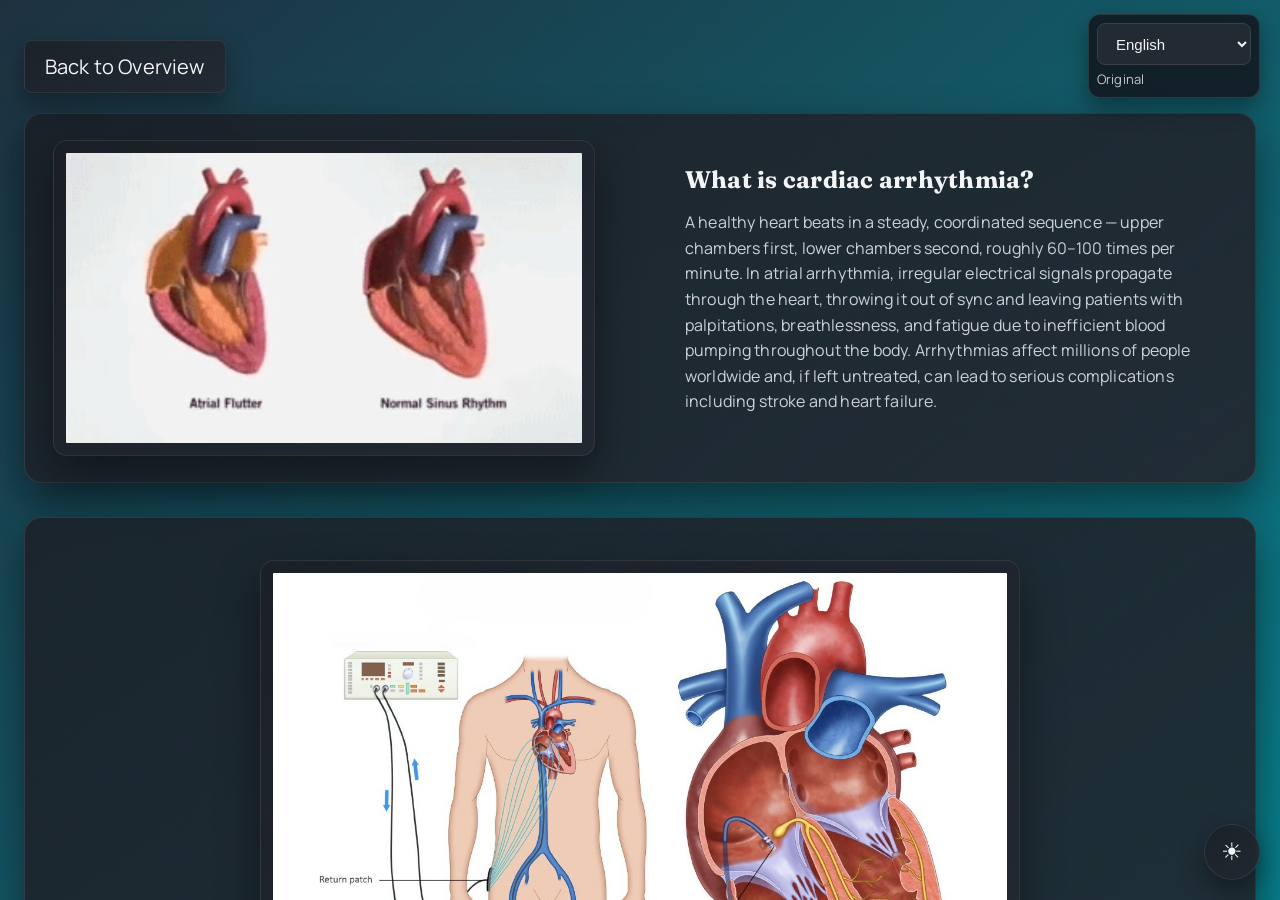
==== ablation.html @ 2ac4efe1 "pippo" ====
<!DOCTYPE html>
<html lang="de">
<head>
  <meta charset="UTF-8">
  <meta name="viewport" content="width=device-width, initial-scale=1.0">
  <title data-i18n="p1.title">Ablation Treatments</title>
  <style>
    :root {
      --bg-color: #111418;
      --bg-gradient-a: rgba(36, 62, 93, 0.55);
      --bg-gradient-b: rgba(32, 22, 48, 0.45);
      --bg-gradient-c: rgba(12, 14, 18, 0.95);
      --noise-opacity: 0.12;
    }

    * {
      scrollbar-width: none;
      -ms-overflow-style: none;
    }

    *::-webkit-scrollbar {
      width: 0 !important;
      height: 0 !important;
      display: none;
    }

    html {
      overflow: hidden;
      scrollbar-width: none;
      -ms-overflow-style: none;
    }

    html::-webkit-scrollbar {
      width: 0;
      height: 0;
    }

    body {
      margin: 0;
      font-family: Arial, sans-serif;
      background:
        radial-gradient(circle at 15% 20%, var(--bg-gradient-a), transparent 48%),
        radial-gradient(circle at 85% 65%, var(--bg-gradient-b), transparent 52%),
        linear-gradient(140deg, var(--bg-gradient-c) 0%, var(--bg-color) 60%, var(--bg-color) 100%);
      background-color: var(--bg-color);
      color: #f3f4f6;
      min-height: 100vh;
      opacity: 1;
      position: relative;
      overflow: hidden;
      touch-action: pan-y;
    }

    body::-webkit-scrollbar {
      width: 0;
      height: 0;
    }

    body.bright-mode {
      --bg-color: #f5efe2;
      --bg-gradient-a: rgba(228, 201, 156, 0.6);
      --bg-gradient-b: rgba(245, 202, 214, 0.4);
      --bg-gradient-c: rgba(245, 239, 226, 0.95);
      --noise-opacity: 0.08;
      color: #2f2a22;
    }

    body:not(.bright-mode) {
      background: linear-gradient(140deg, #1d303e 0%, #087e8b 100%);
      background-color: #1d303e;
    }

    body.page-exit {
      overflow: hidden;
    }

    body::before {
      content: "";
      position: fixed;
      inset: 0;
      background:
        radial-gradient(circle at 18% 25%, rgba(72, 115, 255, 0.18), transparent 46%),
        radial-gradient(circle at 82% 72%, rgba(36, 203, 186, 0.16), transparent 44%),
        linear-gradient(120deg, rgba(17, 20, 24, 0) 0%, rgba(17, 20, 24, 0.82) 100%);
      opacity: 0;
      transform: scale(1.08);
      transition: opacity 0.95s ease, transform 0.95s ease;
      pointer-events: none;
      z-index: 20;
    }

    body.page-exit::before {
      opacity: 1;
      transform: scale(1);
    }

    body::after {
      content: "";
      position: fixed;
      inset: 0;
      background-image:
        url("data:image/svg+xml,%3Csvg xmlns='http://www.w3.org/2000/svg' width='160' height='160' viewBox='0 0 160 160'%3E%3Cfilter id='n'%3E%3CfeTurbulence type='fractalNoise' baseFrequency='0.9' numOctaves='2' stitchTiles='stitch'/%3E%3C/filter%3E%3Crect width='160' height='160' filter='url(%23n)' opacity='0.5'/%3E%3C/svg%3E");
      opacity: var(--noise-opacity);
      mix-blend-mode: soft-light;
      pointer-events: none;
      z-index: 1;
    }

    body.page-exit .page {
      animation: detail-content-exit 0.95s cubic-bezier(0.22, 0.75, 0.2, 1) forwards;
    }

    .page {
      width: 100%;
      max-width: none;
      margin: 0;
      padding: 40px max(24px, calc((100vw - 1420px) / 2 + 18px)) 56px;
      box-sizing: border-box;
      height: 100vh;
      height: 100dvh;
      overflow-y: auto;
      -webkit-overflow-scrolling: touch;
      touch-action: pan-y;
      scrollbar-width: none;
      -ms-overflow-style: none;
    }

    .page::-webkit-scrollbar {
      width: 0;
      height: 0;
      display: none;
    }

    .back {
      display: inline-block;
      margin-bottom: 20px;
      color: #f3f4f6;
      text-decoration: none;
      border: 1px solid #3b3f46;
      border-radius: 8px;
      padding: 12px 20px;
      font-size: 20px;
      transition: transform 0.25s ease, background-color 0.25s ease;
    }

    .back-bottom {
      display: block;
      width: fit-content;
      margin: 70px auto 0;
      font-size: 22px;
      padding: 16px 30px;
      border-radius: 12px;
    }

    body.bright-mode .back {
      color: #2f2a22;
      border-color: #cdbca6;
      background: #f7f0e4;
    }

    .back.is-opening {
      animation: back-pop 0.95s cubic-bezier(0.18, 0.8, 0.28, 1) forwards;
    }

    .content {
      display: grid;
      grid-template-columns: 1fr 1fr;
      gap: 90px;
      align-items: center;
    }

    .content img {
      width: 100%;
      border-radius: 12px;
      border: 1px solid #2a2f36;
    }

    body.bright-mode .content img,
    body.bright-mode .streamlines img {
      border-color: #cfbfa8;
    }

    h1 {
      margin-top: 0;
      margin-bottom: 16px;
    }

    p {
      line-height: 1.6;
      color: #d8dbe1;
    }

    body.bright-mode p {
      color: #4a4237;
    }
    .theme-toggle {
      position: fixed;
      right: 20px;
      top: auto;
      bottom: 20px;
      z-index: 30;
      width: 56px;
      height: 56px;
      display: inline-flex;
      align-items: center;
      justify-content: center;
      border: 1px solid #3b3f46;
      background: #222a34;
      color: #f3f4f6;
      border-radius: 50%;
      padding: 0;
      font-size: 24px;
      line-height: 1;
      cursor: pointer;
      transition: transform 0.2s ease;
    }

    .theme-toggle:hover {
      transform: translateY(-2px) scale(1.03);
    }
    body.bright-mode .theme-toggle {
      border-color: #cdbca6;
      background: #f7f0e4;
      color: #2f2a22;
    }

    .content-secondary {
      margin-top: 56px;
    }

    .streamlines {
      margin-top: 56px;
      text-align: center;
    }

    .streamlines img {
      width: min(100%, 760px);
      border-radius: 12px;
      border: 1px solid #2a2f36;
    }

    .streamlines p {
      max-width: 860px;
      margin: 18px auto 0;
    }

    @keyframes back-pop {
      0% {
        transform: scale(1) rotate(0deg);
        background-color: transparent;
      }
      35% {
        transform: scale(1.08) rotate(-1.4deg);
        background-color: #1b2129;
      }
      62% {
        transform: scale(1.04) rotate(1.2deg);
      }
      100% {
        transform: scale(1.1) rotate(0deg);
        background-color: #222a34;
      }
    }

    @keyframes detail-content-exit {
      0% {
        opacity: 1;
        transform: translateY(0) scale(1);
        filter: blur(0px);
      }
      35% {
        opacity: 1;
        transform: translateY(-4px) scale(1.01);
        filter: blur(0px);
      }
      100% {
        opacity: 0.28;
        transform: translateY(-14px) scale(0.96);
        filter: blur(5px);
      }
    }

    @media (max-width: 900px) {
      .content {
        grid-template-columns: 1fr;
      }
    }
  </style>
  <link rel="stylesheet" href="detail.css">
</head>
<body>
  <main class="page">
    <a class="back" href="index.html" data-i18n="nav.back">Back to Overview</a>
    <section class="content">
      <img src="Ablation/arrhythmia.gif" alt="CT gif" loading="lazy" decoding="async">
      <div>
        <h1 data-i18n="p1.h1.what">What is cardiac arrhythmia?</h1>
        <p data-i18n="p1.p1">
          A healthy heart beats in a steady, coordinated sequence — upper chambers first, 
          lower chambers second, roughly 60–100 times per minute. In atrial arrhythmia, irregular 
          electrical signals propagate through the heart, throwing it out of sync and leaving patients 
          with palpitations, breathlessness, and fatigue due to inefficient blood pumping throughout
           the body. Arrhythmias affect millions of people worldwide and, if left untreated, can lead 
           to serious complications including stroke and heart failure.
        </p>
      </div>
    </section>
    <section class="streamlines">
      <h1 data-i18n="p1.h1.model"></h1>
      <img src="Ablation/ablation.jpg" alt="CT-vs-MRI" loading="lazy" decoding="async">
      <div>
        <h1 data-i18n="p1.h1.what">Why use ablation as a treatment?</h1>
      <p data-i18n="p1.p3">
        Cardiac ablation is a minimally invasive procedure in which a thin flexible catheter is 
        threaded through a vein into the heart's chambers, where its tip delivers a focused burst of energy 
        to destroy the small patch of tissue responsible for the abnormal electrical signal. By permanently 
        silencing the misfiring cells, the procedure restores a healthy rhythm — without the need for 
        open-heart surgery. It has become one of the most effective long-term treatments for a wide 
        range of arrhythmias.
      </p>
      </div>
    </section>
    <section class="content content-secondary">
      <img src="Ablation/ablation_core.gif" alt="ECMO circuit duplicate" loading="lazy" decoding="async">
      <div>
        <h1 data-i18n="p1.h1.test">Computational simulation of ablation</h1>
        <p data-i18n="p1.p4">
          Computational models can virtually recreate the ablation procedure and predict how energy 
          spreads through heart tissue, without touching a single patient. By adjusting catheter position, 
          energy delivery, and tissue properties in silico, we can identify the conditions that lead to 
          effective lesion formation — and those that may cause unintended damage. These simulations are 
          a key step toward making ablation safer, more precise, and ultimately tailored to each individual 
          patient.
        </p>
      </div>
    </section>
    <a class="back back-bottom" href="index.html" data-i18n="nav.back">Back to Overview</a>
  </main>
  <button class="theme-toggle" type="button" aria-label="Enable bright mode"><span class="theme-toggle-icon" aria-hidden="true">&#9728;</span></button>
  <script src="i18n.js"></script>
  <script>
  const backLinks = document.querySelectorAll('.back');
  const themeToggle = document.querySelector('.theme-toggle');
  let leaving = false;
  const prefetchedDocuments = new Set();

  function prefetchDocument(url) {
    if (!url) return;

    let absoluteUrl;
    try {
      absoluteUrl = new URL(url, window.location.href).href;
    } catch {
      return;
    }

    if (prefetchedDocuments.has(absoluteUrl)) return;
    prefetchedDocuments.add(absoluteUrl);

    const hint = document.createElement('link');
    hint.rel = 'prefetch';
    hint.as = 'document';
    hint.href = absoluteUrl;
    document.head.appendChild(hint);
  }

  function applyTheme(mode) {
    const isBright = mode === 'bright';
    document.body.classList.toggle('bright-mode', isBright);
    if (window.refreshI18nThemeButtons) {
      window.refreshI18nThemeButtons();
    } else {
      themeToggle.textContent = isBright ? '\uD83C\uDF19' : '\u2600';
      themeToggle.setAttribute('aria-label', isBright ? 'Enable dark mode' : 'Enable bright mode');
    }
  }

  if ('scrollRestoration' in window.history) {
    window.history.scrollRestoration = 'manual';
  }

  applyTheme(window.localStorage.getItem('themeMode') === 'bright' ? 'bright' : 'dark');

  themeToggle.addEventListener('click', () => {
    const nextMode = document.body.classList.contains('bright-mode') ? 'dark' : 'bright';
    applyTheme(nextMode);
    window.localStorage.setItem('themeMode', nextMode);
  });

  if (backLinks.length > 0) {
    prefetchDocument(backLinks[0].href);
  }

  backLinks.forEach((link) => {
    link.addEventListener('pointerenter', () => prefetchDocument(link.href), { passive: true });
    link.addEventListener('touchstart', () => prefetchDocument(link.href), { passive: true });
    link.addEventListener('focus', () => prefetchDocument(link.href));
    link.addEventListener('click', (event) => {
      event.preventDefault();
      if (leaving) return;

      leaving = true;
      link.classList.add('is-opening');
      document.body.classList.add('page-exit');
      const fallbackIndex = 0;
      const savedIndex = window.sessionStorage.getItem('lastProjectIndex');
      const returnIndex = savedIndex === null ? fallbackIndex : savedIndex;
      window.sessionStorage.setItem('returnToProjectIndex', String(returnIndex));
      prefetchDocument(link.href);

      window.setTimeout(() => {
        window.location.href = link.href;
      }, 950);
    });
  });
  </script>
  <script src="lightbox.js"></script>
</body>
</html>
---- detail.css ----
@import url("https://fonts.googleapis.com/css2?family=Fraunces:opsz,wght@9..144,500;9..144,650&family=Manrope:wght@400;500;600;700&display=swap");

:root {
  --detail-surface: rgba(26, 31, 38, 0.86);
  --detail-surface-strong: rgba(34, 40, 49, 0.94);
  --detail-border: rgba(255, 255, 255, 0.08);
  --detail-shadow: 0 18px 38px rgba(5, 8, 12, 0.5);
  --detail-shadow-soft: 0 10px 22px rgba(5, 8, 12, 0.35);
  --detail-accent: rgba(120, 206, 255, 0.45);
  --detail-ring: rgba(120, 206, 255, 0.18);
  --detail-text: #f3f4f6;
  --detail-text-soft: rgba(219, 223, 232, 0.92);
}

body.bright-mode {
  --detail-surface: rgba(255, 250, 240, 0.9);
  --detail-surface-strong: rgba(246, 234, 214, 0.95);
  --detail-border: rgba(120, 76, 34, 0.16);
  --detail-shadow: 0 16px 32px rgba(120, 76, 34, 0.18);
  --detail-shadow-soft: 0 10px 20px rgba(120, 76, 34, 0.12);
  --detail-accent: rgba(120, 76, 34, 0.45);
  --detail-ring: rgba(120, 76, 34, 0.18);
  --detail-text: #2f2a22;
  --detail-text-soft: rgba(74, 66, 55, 0.9);
}

body {
  font-family: "Manrope", "Segoe UI", system-ui, sans-serif;
  letter-spacing: 0.01em;
}

h1,
h2 {
  font-family: "Fraunces", "Georgia", serif;
  letter-spacing: 0.01em;
}

p {
  color: var(--detail-text-soft);
}

body.bright-mode p {
  color: var(--detail-text-soft);
}

.page {
  position: relative;
}

.page > section {
  margin-top: 34px;
  padding: 26px 28px;
  border-radius: 18px;
  background: linear-gradient(145deg, var(--detail-surface), var(--detail-surface-strong));
  border: 1px solid var(--detail-border);
  box-shadow: var(--detail-shadow);
}

.page > section:first-of-type {
  margin-top: 0;
}

.team-member {
  padding: 22px 20px;
  border-radius: 18px;
  background: linear-gradient(145deg, var(--detail-surface), var(--detail-surface-strong));
  border: 1px solid var(--detail-border);
  box-shadow: var(--detail-shadow-soft);
}

.team-members {
  gap: 26px;
}

.team-copy h2 {
  margin-top: 0;
}

.back {
  border: 1px solid var(--detail-border);
  background: linear-gradient(145deg, var(--detail-surface), var(--detail-surface-strong));
  color: var(--detail-text);
  box-shadow:
    0 10px 24px rgba(0, 0, 0, 0.35),
    0 0 0 0 rgba(0, 0, 0, 0);
  transition: transform 0.25s ease, background-color 0.25s ease, box-shadow 0.3s ease, border-color 0.3s ease;
}

.back:hover {
  border-color: var(--detail-accent);
  box-shadow:
    0 12px 26px rgba(0, 0, 0, 0.45),
    0 0 0 4px var(--detail-ring);
}

.theme-toggle {
  border: 1px solid var(--detail-border);
  background: linear-gradient(145deg, var(--detail-surface), var(--detail-surface-strong));
  color: var(--detail-text);
  box-shadow:
    0 10px 24px rgba(0, 0, 0, 0.4),
    0 0 0 0 rgba(0, 0, 0, 0);
  transition: transform 0.2s ease, box-shadow 0.3s ease, border-color 0.3s ease;
}

.theme-toggle:hover {
  border-color: var(--detail-accent);
  box-shadow:
    0 12px 26px rgba(0, 0, 0, 0.45),
    0 0 0 4px var(--detail-ring);
}

.page img {
  box-sizing: border-box;
  padding: 12px;
  border-radius: 14px;
  border: 1px solid var(--detail-border);
  background: linear-gradient(145deg, var(--detail-surface), var(--detail-surface-strong));
  box-shadow: var(--detail-shadow);
  cursor: zoom-in;
  transition: transform 0.25s ease, box-shadow 0.3s ease, border-color 0.3s ease;
}

.page img:hover {
  border-color: var(--detail-accent);
  transform: translateY(-2px);
}

body.lightbox-open {
  overflow: hidden;
}

body.lightbox-open .page {
  overflow: hidden;
}

.lightbox-overlay {
  position: fixed;
  inset: 0;
  display: grid;
  place-items: center;
  background: rgba(8, 10, 14, 0.75);
  backdrop-filter: blur(6px);
  opacity: 0;
  pointer-events: none;
  transition: opacity 0.2s ease;
  z-index: 60;
}

.lightbox-overlay.is-open {
  opacity: 1;
  pointer-events: auto;
}

.lightbox-dialog {
  position: relative;
  max-width: min(92vw, 1200px);
  max-height: 86vh;
  display: grid;
  gap: 12px;
  align-items: center;
  justify-items: center;
  padding: 20px 22px 18px;
  border-radius: 18px;
  background: linear-gradient(160deg, var(--detail-surface), var(--detail-surface-strong));
  border: 1px solid var(--detail-border);
  box-shadow: var(--detail-shadow);
}

.lightbox-image {
  max-width: min(88vw, 1100px);
  max-height: 68vh;
  width: auto;
  height: auto;
  border-radius: 14px;
  border: 1px solid var(--detail-border);
  box-shadow: var(--detail-shadow-soft);
  background: rgba(8, 10, 14, 0.35);
}

.lightbox-caption {
  margin: 0;
  color: var(--detail-text-soft);
  font-size: 14px;
  text-align: center;
}

.lightbox-close {
  position: absolute;
  top: 12px;
  right: 12px;
  width: 36px;
  height: 36px;
  border-radius: 999px;
  border: 1px solid var(--detail-border);
  background: linear-gradient(145deg, var(--detail-surface), var(--detail-surface-strong));
  color: var(--detail-text);
  font-size: 20px;
  line-height: 1;
  cursor: pointer;
  box-shadow:
    0 10px 20px rgba(0, 0, 0, 0.35),
    0 0 0 0 rgba(0, 0, 0, 0);
  transition: transform 0.2s ease, box-shadow 0.3s ease, border-color 0.3s ease;
}

.lightbox-close:hover {
  border-color: var(--detail-accent);
  transform: scale(1.03);
  box-shadow:
    0 12px 24px rgba(0, 0, 0, 0.4),
    0 0 0 4px var(--detail-ring);
}

@media (max-width: 900px) {
  .page > section {
    padding: 22px 20px;
    border-radius: 16px;
  }

  .lightbox-dialog {
    padding: 16px 16px 14px;
  }
}
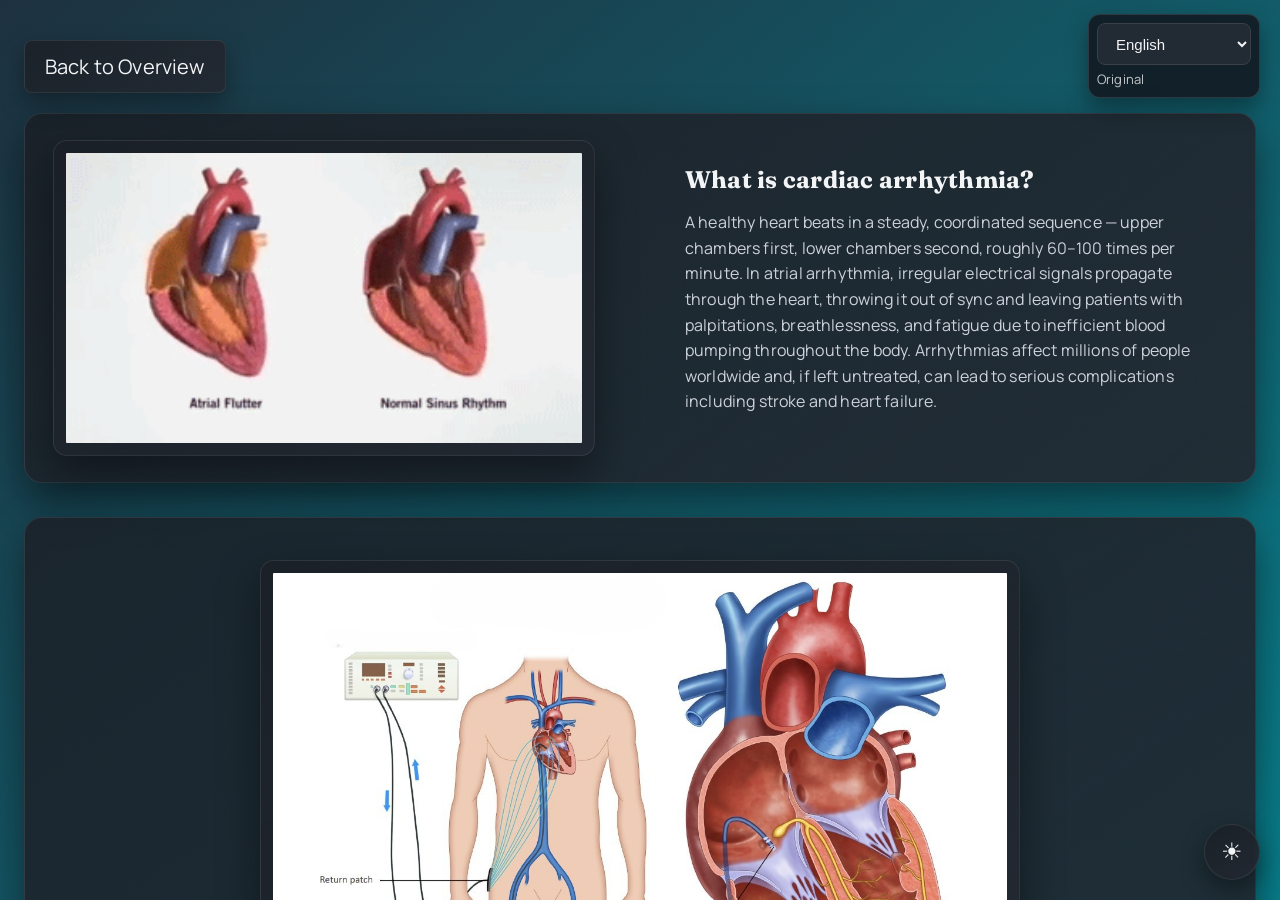
==== commit ba40adee: "pippo" ====
--- a/ablation.html
+++ b/ablation.html
@@ -334,6 +334,18 @@
         </p>
       </div>
     </section>
+    <section class="content content-secondary">
+      <div>
+        <h1>Choosing the Right Energy</h1>
+        <p>
+        Not all ablation procedures use the same type of energy &mdash; heat, cold, or electrical pulses 
+        each interact with heart tissue in distinct ways, producing lesions of different shapes and sizes. 
+        Choosing the most effective modality for a given patient is one of the key challenges clinicians 
+        face today. This is precisely where computational modeling steps in.
+        </p>
+      </div>
+      <img src="Ablation/elec.png" alt="ECMO circuit duplicate" loading="lazy" decoding="async">
+    </section>
     <a class="back back-bottom" href="index.html" data-i18n="nav.back">Back to Overview</a>
   </main>
   <button class="theme-toggle" type="button" aria-label="Enable bright mode"><span class="theme-toggle-icon" aria-hidden="true">&#9728;</span></button>
@@ -420,3 +432,4 @@
 
 
 
+
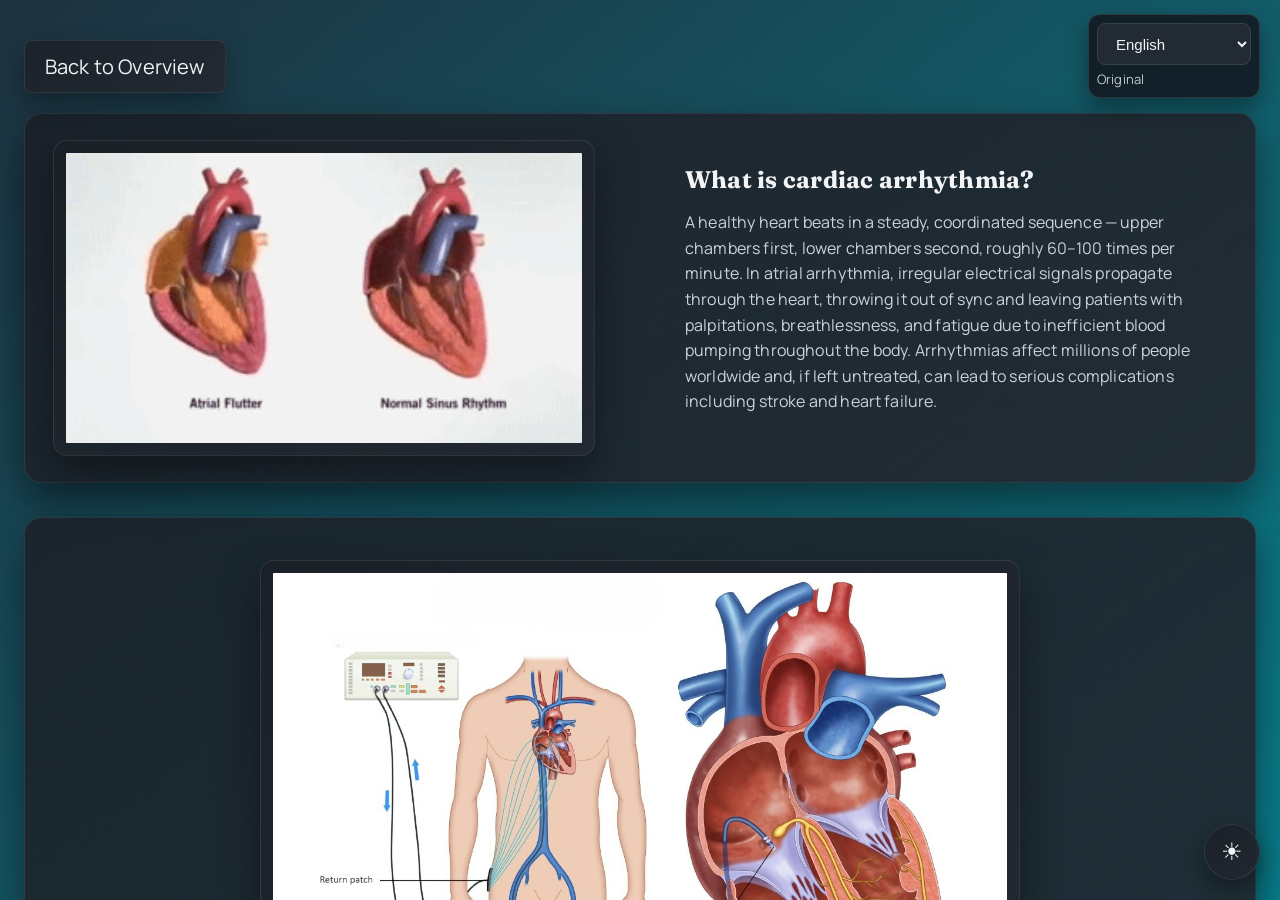
==== commit 3477139a: "pippo" ====
--- a/ablation.html
+++ b/ablation.html
@@ -344,7 +344,7 @@
         face today. This is precisely where computational modeling steps in.
         </p>
       </div>
-      <img src="Ablation/elec.png" alt="ECMO circuit duplicate" loading="lazy" decoding="async">
+      <img src="Ablation/elec.jpg" alt="ECMO circuit duplicate" loading="lazy" decoding="async">
     </section>
     <a class="back back-bottom" href="index.html" data-i18n="nav.back">Back to Overview</a>
   </main>
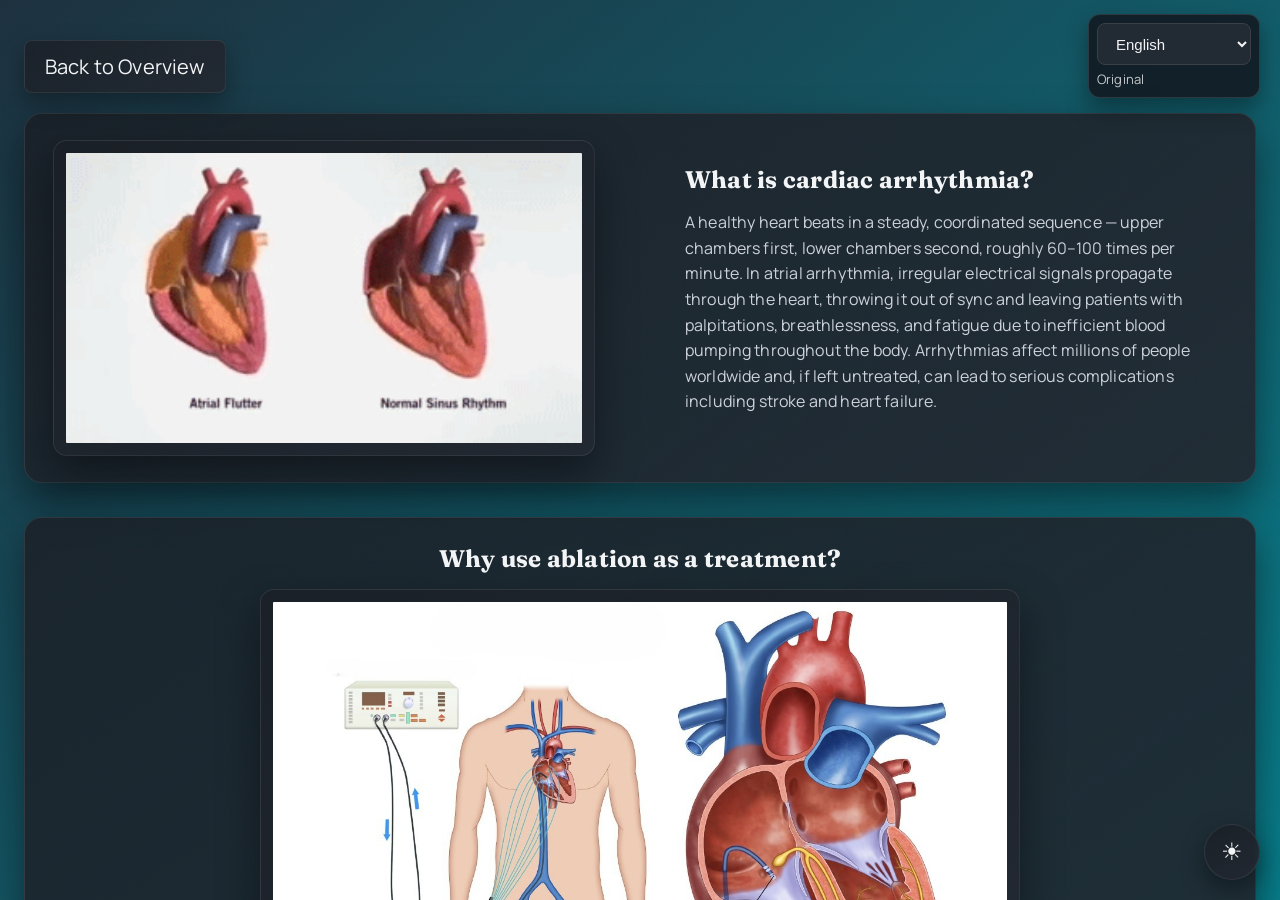
==== commit 32f8e643: "pippo" ====
--- a/ablation.html
+++ b/ablation.html
@@ -306,10 +306,9 @@
       </div>
     </section>
     <section class="streamlines">
-      <h1 data-i18n="p1.h1.model"></h1>
+      <h1>Why use ablation as a treatment?</h1>
       <img src="Ablation/ablation.jpg" alt="CT-vs-MRI" loading="lazy" decoding="async">
       <div>
-        <h1 data-i18n="p1.h1.what">Why use ablation as a treatment?</h1>
       <p data-i18n="p1.p3">
         Cardiac ablation is a minimally invasive procedure in which a thin flexible catheter is 
         threaded through a vein into the heart's chambers, where its tip delivers a focused burst of energy 
@@ -319,6 +318,18 @@
         range of arrhythmias.
       </p>
       </div>
+    </section>
+    <section class="content content-secondary">
+      <div>
+        <h1>Choosing the Right Energy</h1>
+        <p>
+        Not all ablation procedures use the same type of energy &mdash; heat, cold, or electrical pulses 
+        each interact with heart tissue in distinct ways, producing lesions of different shapes and sizes. 
+        Choosing the most effective modality for a given patient is one of the key challenges clinicians 
+        face today. This is precisely where computational modeling steps in.
+        </p>
+      </div>
+      <img src="Ablation/elec.jpg" alt="ECMO circuit duplicate" loading="lazy" decoding="async">
     </section>
     <section class="content content-secondary">
       <img src="Ablation/ablation_core.gif" alt="ECMO circuit duplicate" loading="lazy" decoding="async">
@@ -334,18 +345,6 @@
         </p>
       </div>
     </section>
-    <section class="content content-secondary">
-      <div>
-        <h1>Choosing the Right Energy</h1>
-        <p>
-        Not all ablation procedures use the same type of energy &mdash; heat, cold, or electrical pulses 
-        each interact with heart tissue in distinct ways, producing lesions of different shapes and sizes. 
-        Choosing the most effective modality for a given patient is one of the key challenges clinicians 
-        face today. This is precisely where computational modeling steps in.
-        </p>
-      </div>
-      <img src="Ablation/elec.jpg" alt="ECMO circuit duplicate" loading="lazy" decoding="async">
-    </section>
     <a class="back back-bottom" href="index.html" data-i18n="nav.back">Back to Overview</a>
   </main>
   <button class="theme-toggle" type="button" aria-label="Enable bright mode"><span class="theme-toggle-icon" aria-hidden="true">&#9728;</span></button>
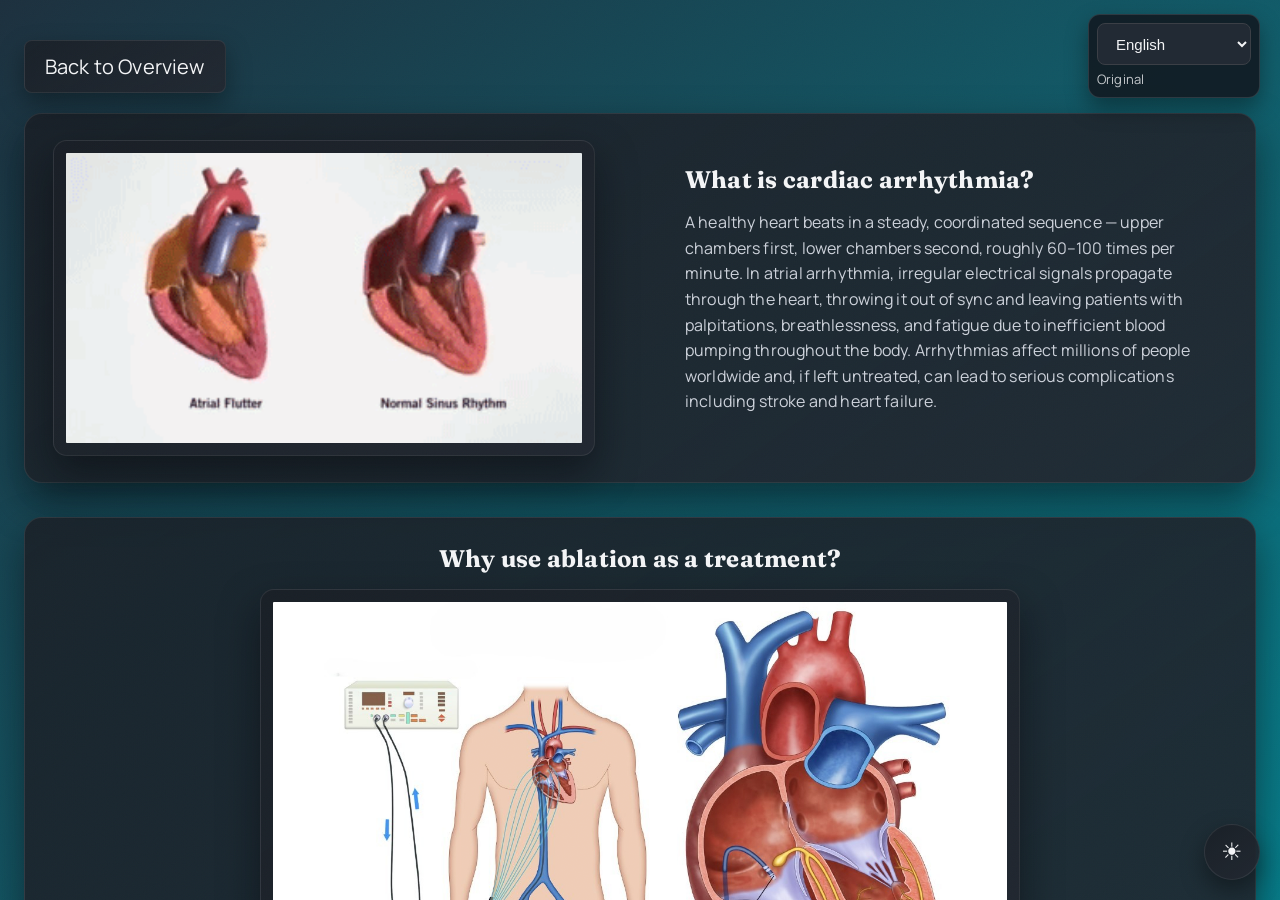
==== commit 1786fc0c: "pippo" ====
--- a/ablation.html
+++ b/ablation.html
@@ -292,7 +292,7 @@
   <main class="page">
     <a class="back" href="index.html" data-i18n="nav.back">Back to Overview</a>
     <section class="content">
-      <img src="Ablation/arrhythmia.gif" alt="CT gif" loading="lazy" decoding="async">
+      <img src="Ablation/arrhythmia.gif" alt="Normal heart beat compared to a heart beat with atrial flutter. Animation from: https://medmovie.com/library_id/20083/topic/cvml_0329a/" loading="lazy" decoding="async">
       <div>
         <h1 data-i18n="p1.h1.what">What is cardiac arrhythmia?</h1>
         <p data-i18n="p1.p1">
@@ -306,8 +306,8 @@
       </div>
     </section>
     <section class="streamlines">
-      <h1>Why use ablation as a treatment?</h1>
-      <img src="Ablation/ablation.jpg" alt="CT-vs-MRI" loading="lazy" decoding="async">
+      <h1 data-i18n="ablation.why_treatment.title">Why use ablation as a treatment?</h1>
+      <img src="Ablation/ablation.jpg" alt="General circuit for ablation treatment" loading="lazy" decoding="async">
       <div>
       <p data-i18n="p1.p3">
         Cardiac ablation is a minimally invasive procedure in which a thin flexible catheter is 
@@ -321,18 +321,18 @@
     </section>
     <section class="content content-secondary">
       <div>
-        <h1>Choosing the Right Energy</h1>
-        <p>
-        Not all ablation procedures use the same type of energy &mdash; heat, cold, or electrical pulses 
+        <h1 data-i18n="ablation.energy_choice.title">Choosing the Right Energy</h1>
+        <p data-i18n="ablation.energy_choice.body">
+        Not all ablation procedures use the same type of energy; heat, cold, or electrical pulses 
         each interact with heart tissue in distinct ways, producing lesions of different shapes and sizes. 
         Choosing the most effective modality for a given patient is one of the key challenges clinicians 
         face today. This is precisely where computational modeling steps in.
         </p>
       </div>
-      <img src="Ablation/elec.jpg" alt="ECMO circuit duplicate" loading="lazy" decoding="async">
+      <img src="Ablation/elec.jpg" alt="Different types of energies that can be used for ablation process. Picture taken from: https://doi.org/10.1016/j.jacc.2019.04.021" loading="lazy" decoding="async">
     </section>
     <section class="content content-secondary">
-      <img src="Ablation/ablation_core.gif" alt="ECMO circuit duplicate" loading="lazy" decoding="async">
+      <img src="Ablation/ablation_core.gif" alt="Computational model for the ablation treatment" loading="lazy" decoding="async">
       <div>
         <h1 data-i18n="p1.h1.test">Computational simulation of ablation</h1>
         <p data-i18n="p1.p4">
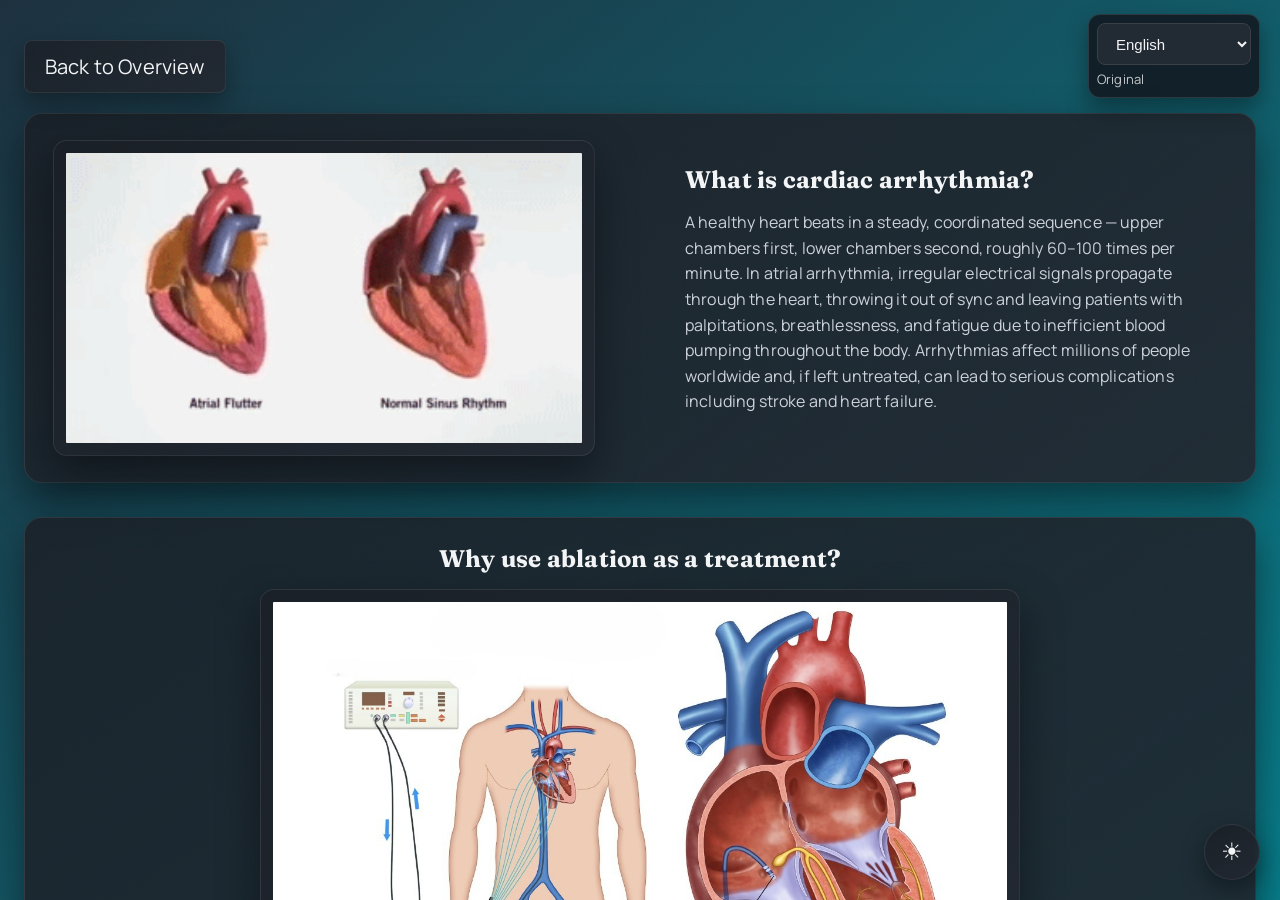
==== commit 6d5b603d: "pippo" ====
--- a/ablation.html
+++ b/ablation.html
@@ -307,7 +307,7 @@
     </section>
     <section class="streamlines">
       <h1 data-i18n="ablation.why_treatment.title">Why use ablation as a treatment?</h1>
-      <img src="Ablation/ablation.jpg" alt="General circuit for ablation treatment" loading="lazy" decoding="async">
+      <img src="Ablation/ablation.jpg" alt="General circuit for ablation treatment^. Picture taken from: https://www.melbourneheart.com.au/procedures/electrophysiology/catheter-ablation/" loading="lazy" decoding="async">
       <div>
       <p data-i18n="p1.p3">
         Cardiac ablation is a minimally invasive procedure in which a thin flexible catheter is 
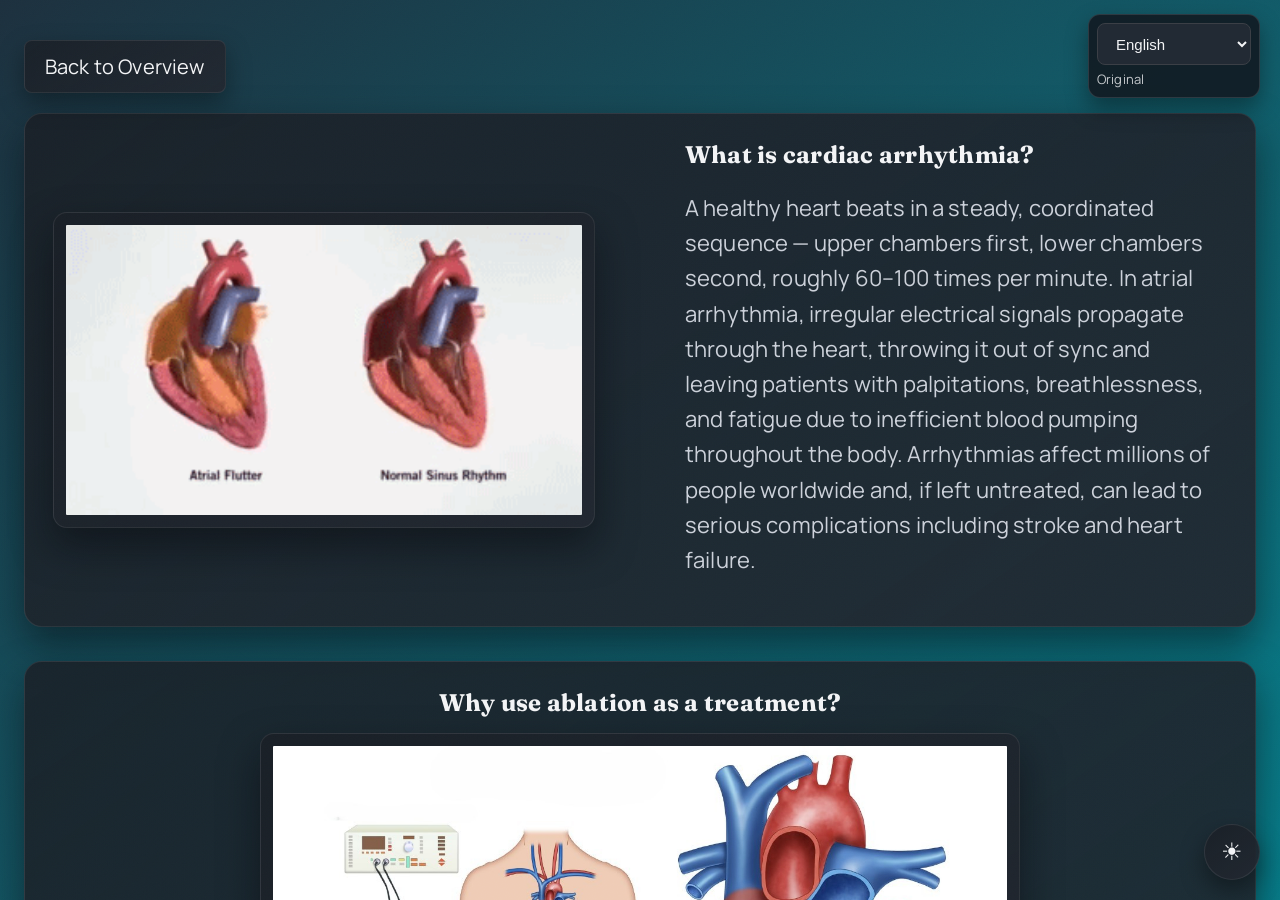
==== commit 4a05b1f8: "pippo" ====
--- a/ablation.html
+++ b/ablation.html
@@ -186,6 +186,7 @@
     }
 
     p {
+      font-size: 1.375rem;
       line-height: 1.6;
       color: #d8dbe1;
     }
